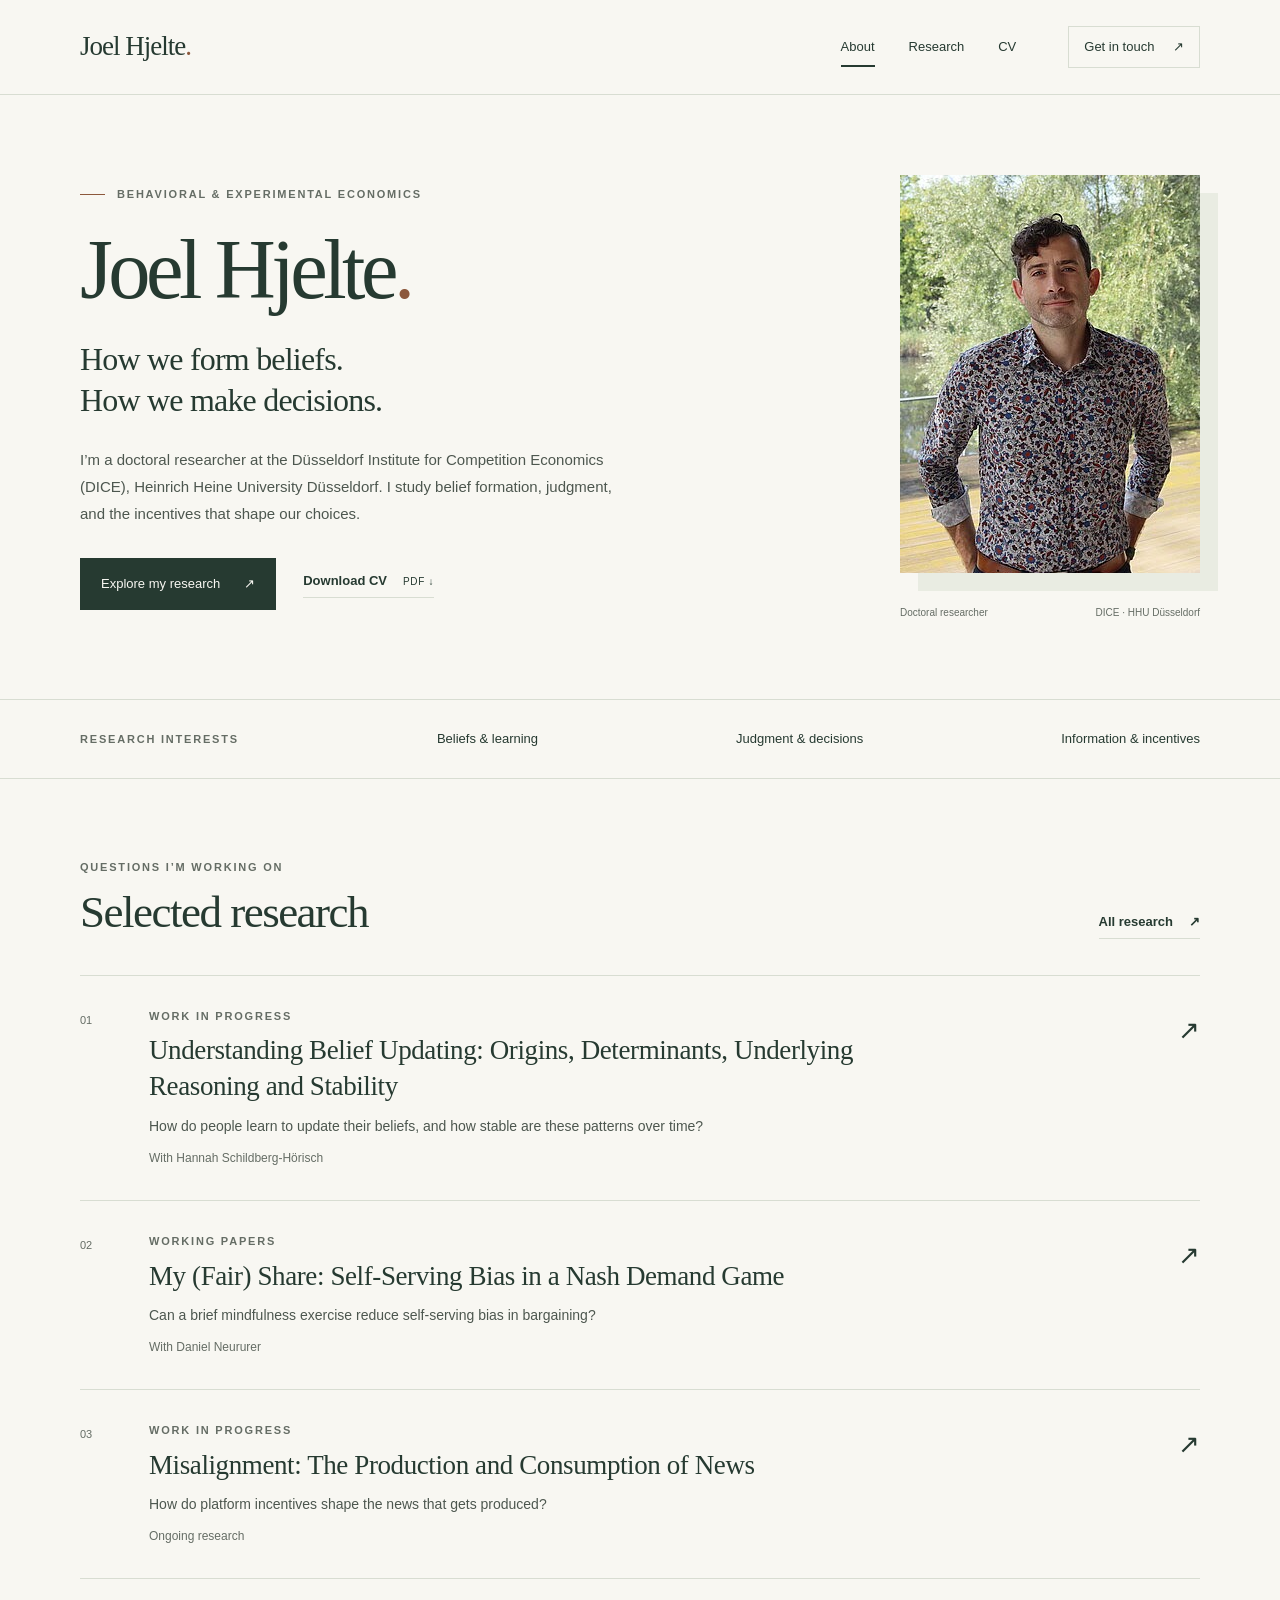
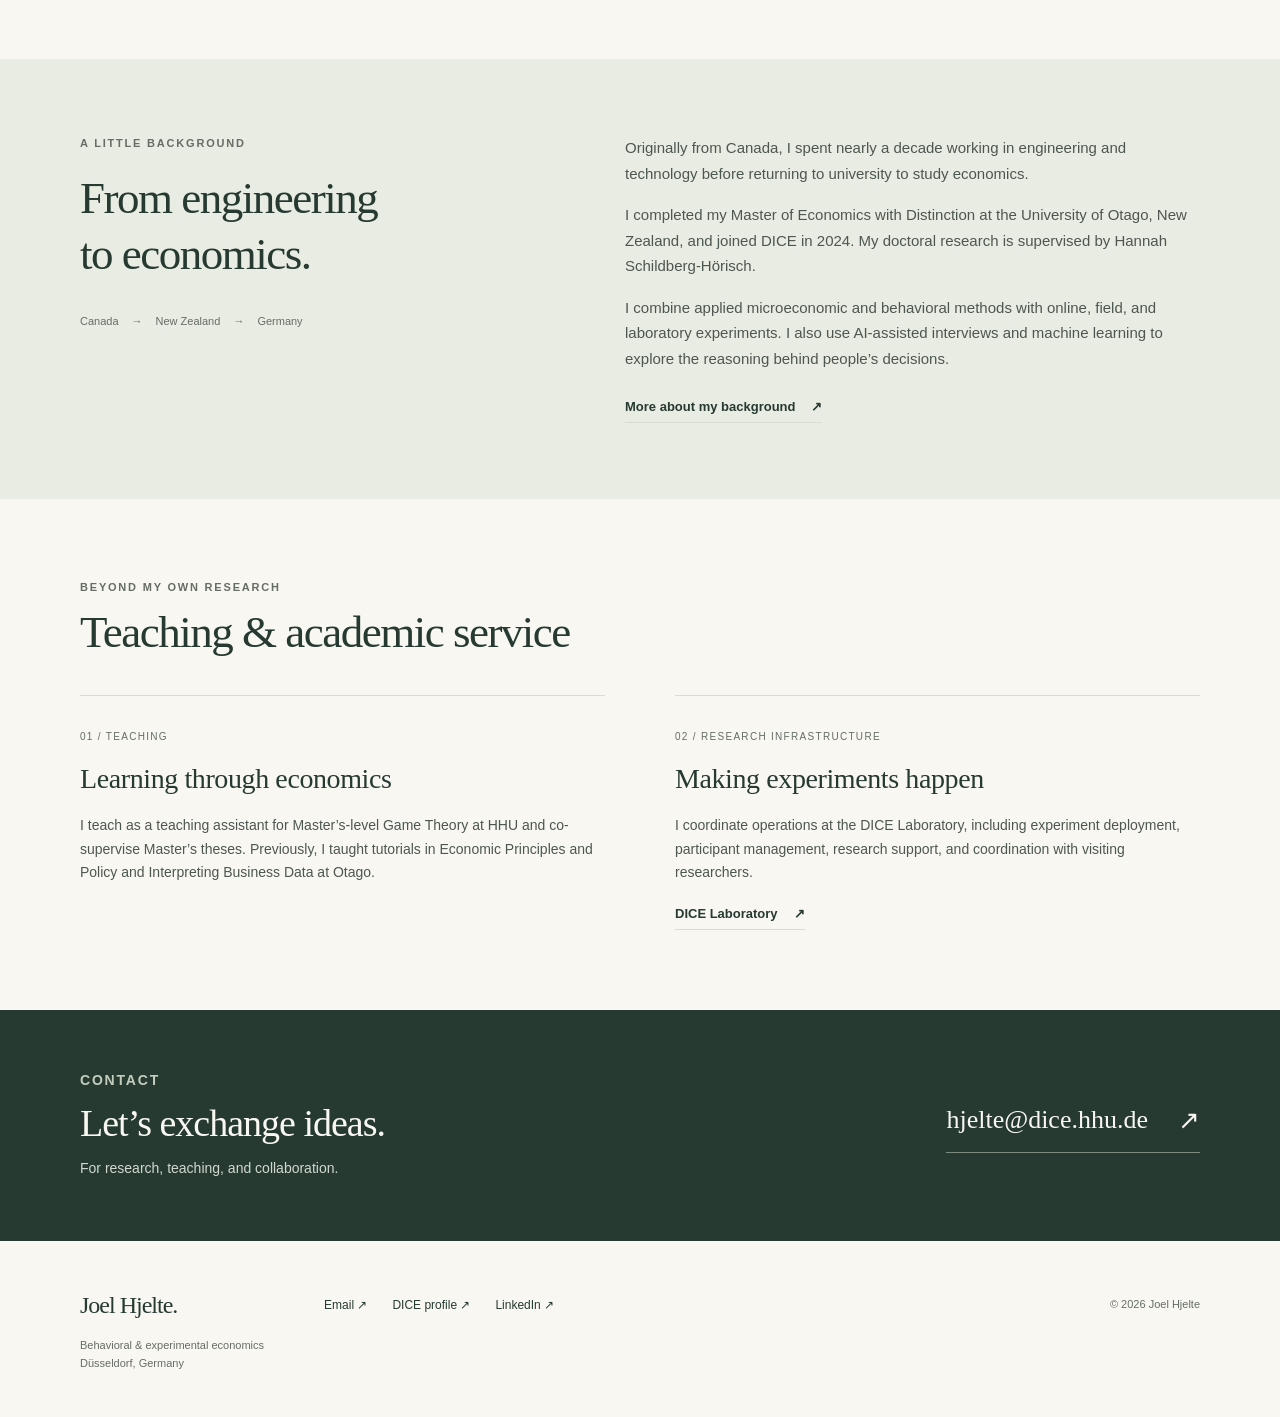
==== index.html @ 5a904324 "Publish redesigned academic website with research portfolio and CV" ====
<!doctype html>
<html lang="en"><head><meta charset="utf-8"><meta name="viewport" content="width=device-width,initial-scale=1">
<title>Joel Hjelte | Behavioral &amp; Experimental Economics</title><meta name="description" content="Joel Hjelte is a doctoral researcher at DICE, Heinrich Heine University Düsseldorf, studying beliefs, decision-making and information."><meta name="theme-color" content="#273e35">
<link rel="canonical" href="https://jhjelte7.github.io/"><meta property="og:type" content="website"><meta property="og:title" content="Joel Hjelte | Behavioral &amp; Experimental Economics"><meta property="og:description" content="Joel Hjelte is a doctoral researcher at DICE, Heinrich Heine University Düsseldorf, studying beliefs, decision-making and information."><meta property="og:url" content="https://jhjelte7.github.io/"><meta property="og:image" content="https://jhjelte7.github.io/assets/joel-hjelte.jpg"><meta property="og:image:alt" content="Portrait of Joel Hjelte"><meta name="twitter:card" content="summary">
<link rel="icon" type="image/svg+xml" href="assets/favicon.svg"><link rel="stylesheet" href="assets/styles.css"><script src="assets/site.js" defer></script>
<script type="application/ld+json">{"@context": "https://schema.org", "@type": "Person", "name": "Joel Hjelte", "url": "https://jhjelte7.github.io", "jobTitle": "Doctoral Researcher in Economics", "affiliation": {"@type": "Organization", "name": "Düsseldorf Institute for Competition Economics, Heinrich Heine University Düsseldorf"}, "email": "hjelte@dice.hhu.de", "image": "https://jhjelte7.github.io/assets/joel-hjelte.jpg", "sameAs": ["https://www.linkedin.com/in/joel-hjelte-b619b01a/", "https://www.dice.hhu.de/das-dice/team/doktorandinnen-und-doktoranden/joel-hjelte-mecon"]}</script></head>
<body><a class="skip-link" href="#main">Skip to content</a><header class="site-header"><div class="container header-inner"><a class="wordmark" href="index.html" aria-label="Joel Hjelte home">Joel Hjelte<span class="wordmark-dot" aria-hidden="true">.</span></a><nav aria-label="Main navigation"><a href="index.html" aria-current="page">About</a><a href="research.html">Research</a><a href="cv.html">CV</a><a class="nav-contact" href="mailto:hjelte@dice.hhu.de">Get in touch <span aria-hidden="true">↗</span></a></nav></div></header>
<main id="main"><section class="hero container" aria-labelledby="hero-title"><div class="hero-copy"><p class="eyebrow"><span class="small-rule" aria-hidden="true"></span>Behavioral &amp; experimental economics</p><h1 id="hero-title">Joel Hjelte<span class="title-dot">.</span></h1><p class="hero-statement">How we form beliefs.<br>How we make decisions.</p><p class="hero-description">I’m a doctoral researcher at the Düsseldorf Institute for Competition Economics (DICE), Heinrich Heine University Düsseldorf. I study belief formation, judgment, and the incentives that shape our choices.</p><div class="actions"><a class="button" href="research.html">Explore my research <span aria-hidden="true">↗</span></a><a class="text-link" href="assets/Joel-Hjelte-CV.pdf">Download CV <span class="file-type">PDF ↓</span></a></div></div><figure class="portrait"><div class="portrait-image"><img src="assets/joel-hjelte.jpg" alt="Joel Hjelte standing outdoors beside trees and water" width="300" height="435" fetchpriority="high"></div><figcaption><span>Doctoral researcher</span><span>DICE · HHU Düsseldorf</span></figcaption></figure></section>
<div class="focus-strip"><div class="container"><span class="eyebrow">Research interests</span><span>Beliefs &amp; learning</span><span>Judgment &amp; decisions</span><span>Information &amp; incentives</span></div></div>
<section class="section container selected" aria-labelledby="selected-title"><div class="section-heading"><div><p class="eyebrow">Questions I’m working on</p><h2 id="selected-title">Selected research</h2></div><a class="text-link" href="research.html">All research <span aria-hidden="true">↗</span></a></div><a class="research-preview" href="research.html#belief-updating"><span class="row-number">01</span><div><p class="eyebrow">Work in progress</p><h3>Understanding Belief Updating: Origins, Determinants, Underlying Reasoning and Stability</h3><p>How do people learn to update their beliefs, and how stable are these patterns over time?</p><span class="coauthors">With Hannah Schildberg-Hörisch</span></div><span class="row-arrow" aria-hidden="true">↗</span></a><a class="research-preview" href="research.html#fair-share"><span class="row-number">02</span><div><p class="eyebrow">Working papers</p><h3>My (Fair) Share: Self-Serving Bias in a Nash Demand Game</h3><p>Can a brief mindfulness exercise reduce self-serving bias in bargaining?</p><span class="coauthors">With Daniel Neururer</span></div><span class="row-arrow" aria-hidden="true">↗</span></a><a class="research-preview" href="research.html#news"><span class="row-number">03</span><div><p class="eyebrow">Work in progress</p><h3>Misalignment: The Production and Consumption of News</h3><p>How do platform incentives shape the news that gets produced?</p><span class="coauthors">Ongoing research</span></div><span class="row-arrow" aria-hidden="true">↗</span></a></section>
<section class="about-section" aria-labelledby="about-title"><div class="container about-grid"><div><p class="eyebrow">A little background</p><h2 id="about-title">From engineering<br>to economics.</h2><div class="journey" aria-label="Career journey"><span>Canada</span><span aria-hidden="true">→</span><span>New Zealand</span><span aria-hidden="true">→</span><span>Germany</span></div></div><div class="prose"><p>Originally from Canada, I spent nearly a decade working in engineering and technology before returning to university to study economics.</p><p>I completed my Master of Economics with Distinction at the University of Otago, New Zealand, and joined DICE in 2024. My doctoral research is supervised by Hannah Schildberg-Hörisch.</p><p>I combine applied microeconomic and behavioral methods with online, field, and laboratory experiments. I also use AI-assisted interviews and machine learning to explore the reasoning behind people’s decisions.</p><a class="text-link" href="cv.html">More about my background <span aria-hidden="true">↗</span></a></div></div></section>
<section class="section container" aria-labelledby="teaching-title"><div class="section-heading"><div><p class="eyebrow">Beyond my own research</p><h2 id="teaching-title">Teaching &amp; academic service</h2></div></div><div class="service-grid"><article><span class="service-index">01 / Teaching</span><h3>Learning through economics</h3><p>I teach as a teaching assistant for Master’s-level Game Theory at HHU and co-supervise Master’s theses. Previously, I taught tutorials in Economic Principles and Policy and Interpreting Business Data at Otago.</p></article><article><span class="service-index">02 / Research infrastructure</span><h3>Making experiments happen</h3><p>I coordinate operations at the DICE Laboratory, including experiment deployment, participant management, research support, and coordination with visiting researchers.</p><a class="text-link" href="https://www.dice.hhu.de/en/research-dice/dice-lab">DICE Laboratory <span aria-hidden="true">↗</span></a></article></div></section><section class="contact-section" aria-labelledby="contact-title"><div class="container contact-inner"><div><p class="eyebrow">Contact</p><h2 id="contact-title">Let’s exchange ideas.</h2><p>For research, teaching, and collaboration.</p></div><a class="contact-email" href="mailto:hjelte@dice.hhu.de">hjelte@dice.hhu.de<span aria-hidden="true">↗</span></a></div></section></main><footer class="site-footer"><div class="container footer-inner"><div><a class="wordmark" href="index.html">Joel Hjelte<span aria-hidden="true">.</span></a><p>Behavioral &amp; experimental economics<br>Düsseldorf, Germany</p></div><div class="footer-links"><a href="mailto:hjelte@dice.hhu.de">Email ↗</a><a href="https://www.dice.hhu.de/das-dice/team/doktorandinnen-und-doktoranden/joel-hjelte-mecon">DICE profile ↗</a><a href="https://www.linkedin.com/in/joel-hjelte-b619b01a/">LinkedIn ↗</a></div><p class="copyright">© 2026 Joel Hjelte</p></div></footer></body></html>
---- assets/styles.css ----
:root{--paper:#f8f7f2;--white:#fff;--ink:#263a31;--body:#4d574f;--muted:#656d65;--line:#d8ddd2;--accent:#8c583c;--wash:#e9ece2;--serif:Georgia,'Times New Roman',serif;--sans:Arial,Helvetica,sans-serif;--max:1120px}
*{box-sizing:border-box}html{scroll-behavior:smooth;scroll-padding-top:100px}body{margin:0;background:var(--paper);color:var(--ink);font-family:var(--sans);font-size:16px;line-height:1.7;-webkit-font-smoothing:antialiased}a{color:inherit;text-decoration-thickness:1px;text-underline-offset:5px}button{font:inherit}a,button,summary{-webkit-tap-highlight-color:transparent}a:focus-visible,button:focus-visible,summary:focus-visible{outline:3px solid var(--accent);outline-offset:6px}a:hover{color:var(--accent)}img{max-width:100%;display:block}h1,h2,h3,p,figure{margin:0}h1,h2,h3{font-weight:400}h1,h2{font-family:var(--serif)}h2{font-size:clamp(32px,3.6vw,45px);line-height:1.2;letter-spacing:-1.5px}h3{font-size:23px;line-height:1.35;letter-spacing:-.4px}p{color:var(--body)}[hidden]{display:none!important}.container{width:min(var(--max),calc(100% - 96px));margin-inline:auto}.eyebrow{text-transform:uppercase;font-size:11px;font-weight:700;letter-spacing:1.8px;color:var(--muted);line-height:1.5}.site-header{background:var(--paper);border-bottom:1px solid var(--line)}.header-inner{display:flex;align-items:center;justify-content:space-between;min-height:94px;gap:30px}.wordmark{font-family:var(--serif);font-size:27px;letter-spacing:-1px;text-decoration:none}.wordmark-dot{color:var(--accent)}.header-inner nav{display:flex;align-items:center;gap:34px;font-size:13px}.header-inner nav a{text-decoration:none;position:relative}.header-inner nav a[aria-current=page]:after{content:'';position:absolute;bottom:-9px;left:0;right:0;height:2px;background:var(--ink)}.nav-contact{margin-left:18px;border:1px solid var(--line);padding:9px 15px}.nav-contact span{margin-left:15px}.hero{display:grid;grid-template-columns:minmax(0,1fr) 300px;gap:85px;align-items:center;padding-block:80px 78px}.hero-copy>.eyebrow{display:flex;gap:12px;align-items:center}.small-rule{width:25px;height:1px;background:var(--accent)}.hero h1{font-size:clamp(66px,6.6vw,86px);line-height:1.12;letter-spacing:-4.5px;margin:21px 0}.title-dot{color:var(--accent)}.hero-statement{font-family:var(--serif);font-size:32px;line-height:1.28;letter-spacing:-.8px;color:var(--ink)}.hero-description{font-size:15px;line-height:1.8;max-width:540px;margin-top:25px}.actions{display:flex;align-items:center;gap:27px;flex-wrap:wrap;margin-top:31px}.button{display:inline-flex;gap:24px;align-items:center;justify-content:center;background:var(--ink);border:1px solid var(--ink);color:var(--paper);font-size:13px;text-decoration:none;padding:14px 20px;transition:background .2s,color .2s}.button:hover{background:#3e594a;color:#fff}.text-link{display:inline-flex;align-items:center;gap:16px;font-size:13px;font-weight:600;text-decoration:none;border-bottom:1px solid var(--line);padding-bottom:4px}.file-type{font-family:var(--sans);font-size:10px;letter-spacing:.7px;font-weight:400}.portrait-image{position:relative;isolation:isolate}.portrait-image:before{content:'';position:absolute;background:var(--wash);inset:18px -18px -18px 18px;z-index:-1}.portrait img{width:300px;height:398px;object-fit:cover;object-position:center 35%}.portrait figcaption{display:flex;justify-content:space-between;gap:8px;padding-top:31px;font-size:10px;color:var(--muted)}.focus-strip{border-top:1px solid var(--line);border-bottom:1px solid var(--line)}.focus-strip>.container{min-height:78px;display:flex;align-items:center;justify-content:space-between;gap:20px}.focus-strip span:not(.eyebrow){font-size:13px}.section{padding-block:80px}.section-heading{display:flex;justify-content:space-between;align-items:end;gap:25px;margin-bottom:36px}.section-heading h2{margin-top:9px}.research-preview{display:grid;grid-template-columns:45px 1fr 35px;gap:24px;text-decoration:none;padding:32px 0;border-top:1px solid var(--line)}.research-preview:last-child{border-bottom:1px solid var(--line)}.research-preview h3{font-family:var(--serif);font-size:27px;margin:8px 0 10px;max-width:820px}.research-preview p:not(.eyebrow){font-size:14px;max-width:790px}.coauthors{font-size:12px;color:var(--muted);display:block;margin-top:9px}.row-number{font-size:11px;color:var(--muted);padding-top:3px}.row-arrow{font-size:26px;text-align:right}.about-section{background:var(--wash);padding:76px 0}.about-grid{display:grid;grid-template-columns:1fr 1.25fr;gap:85px}.about-grid h2{margin-top:18px;line-height:1.25}.prose p+p{margin-top:16px}.prose p{font-size:15px}.prose>.text-link{margin-top:25px}.journey{display:flex;gap:13px;flex-wrap:wrap;font-size:11px;margin-top:30px;color:var(--muted)}.service-grid{display:grid;grid-template-columns:1fr 1fr;gap:70px}.service-grid article{border-top:1px solid var(--line);padding-top:25px}.service-index{text-transform:uppercase;letter-spacing:1.3px;font-size:10px;color:var(--muted)}.service-grid h3{font-family:var(--serif);font-size:28px;margin:12px 0 16px}.service-grid p{font-size:14px}.service-grid .text-link{margin-top:18px}.contact-section{background:var(--ink);color:var(--paper);padding:60px 0}.contact-inner{display:flex;align-items:center;justify-content:space-between;gap:30px}.contact-section .eyebrow{color:#c4cdbd}.contact-section h2{font-size:38px;letter-spacing:-1px;margin:10px 0}.contact-section p{color:#d1d9ce;font-size:14px}.contact-email{font-family:var(--serif);font-size:26px;text-decoration:none;border-bottom:1px solid #7c8c7e;padding-bottom:10px;display:flex;gap:30px;align-items:center}.contact-email:hover{color:#e4bc9a}.contact-email span{font-family:var(--sans)}.site-footer{padding:44px 0}.footer-inner{display:flex;align-items:flex-start;gap:60px}.site-footer .wordmark{font-size:24px}.site-footer p{font-size:11px;color:var(--muted);margin-top:10px}.footer-links{display:flex;gap:25px;font-size:12px;margin-top:10px}.footer-links a{text-decoration:none}.footer-inner .copyright{margin-left:auto;white-space:nowrap}.page-intro{padding-block:70px 50px}.page-intro h1{font-size:clamp(50px,6vw,75px);line-height:1.12;letter-spacing:-3px;margin:15px 0 22px}.page-lead{font-family:var(--serif);font-size:29px;line-height:1.35;max-width:700px;color:var(--ink)}.intro-description{font-size:15px;max-width:710px;margin-top:18px}.research-filters{display:flex;gap:9px;flex-wrap:wrap;padding:15px 0 30px;border-bottom:1px solid var(--line)}.research-filters button{background:transparent;color:var(--body);font-size:12px;padding:9px 14px;border:1px solid var(--line);border-radius:2px;cursor:pointer}.research-filters button:hover{border-color:var(--ink)}.research-filters button[aria-pressed=true]{background:var(--ink);border-color:var(--ink);color:var(--paper)}.research-group{padding-top:42px;margin-bottom:52px}.group-heading{display:flex;align-items:center;gap:16px;margin-bottom:23px}.group-heading h2{font-size:32px;letter-spacing:-.8px}.group-heading>span{font-size:11px;color:var(--muted)}.paper{border-top:1px solid var(--line);padding:29px 0 30px;display:flex;gap:25px;justify-content:space-between;align-items:start;scroll-margin-top:30px}.paper-main{max-width:820px}.paper-tags{font-size:10px;text-transform:uppercase;letter-spacing:1px;color:var(--muted);margin-bottom:11px}.paper h3{font-family:var(--serif);font-size:27px}.paper-summary{margin-top:18px;font-size:15px}.paper-link{font-size:12px;min-width:164px;text-decoration:none;border-bottom:1px solid var(--line);padding-bottom:5px;margin-top:32px}.paper-link span{margin-left:8px}details{margin-top:18px}summary{font-size:12px;font-weight:bold;cursor:pointer;display:flex;gap:20px;align-items:center;width:fit-content;list-style:none;padding-block:5px}summary::-webkit-details-marker{display:none}.detail-icon{font-size:19px;font-weight:400;line-height:1}details[open] .detail-icon{transform:rotate(45deg)}.abstract{border-left:2px solid #acb8a1;padding:3px 0 3px 20px;margin-top:15px}.abstract p{font-size:14px;line-height:1.85}.cv-intro{display:flex;justify-content:space-between;align-items:center;gap:30px}.cv-intro h1{font-size:clamp(45px,5vw,64px)}.cv-intro .button{white-space:nowrap}.cv-intro .page-lead{font-size:29px}.cv-layout{display:grid;grid-template-columns:210px 1fr;gap:65px;padding-bottom:80px}.cv-sidebar{border-top:1px solid var(--line);padding-top:25px;align-self:start;position:sticky;top:30px}.cv-sidebar nav{display:flex;flex-direction:column;gap:12px;margin-top:20px}.cv-sidebar a{font-size:12px;text-decoration:none}.cv-content section{border-top:1px solid var(--line);padding-top:25px;margin-bottom:40px;scroll-margin-top:30px}.cv-content h2{font-size:31px;letter-spacing:-.7px;margin-bottom:25px}.cv-row{display:grid;grid-template-columns:122px 1fr;gap:20px;margin-bottom:26px}.cv-date{font-size:11px;color:var(--muted);padding-top:4px}.cv-row h3{font-family:var(--sans);font-size:16px;letter-spacing:0;font-weight:600}.cv-row p:not(.cv-date){font-size:13px;margin-top:6px}.cv-place{color:var(--ink)}.cv-list{padding-left:18px;margin:0}.cv-list li{font-size:14px;color:var(--body);padding-left:5px;margin:0 0 12px}.cv-subheading{font:700 11px/1.6 var(--sans);letter-spacing:1.3px;text-transform:uppercase;margin:25px 0 12px}.cv-research-list{list-style:none;padding:0;margin:0}.cv-research-list li{margin-bottom:16px;font-size:14px}.cv-research-list a{text-decoration:none}.cv-research-list span{display:block;color:var(--muted);font-size:12px;margin-top:4px}.cv-content section>p{font-size:14px;margin-bottom:12px}.skip-link{position:fixed;top:-100px;left:20px;background:var(--ink);color:var(--paper);padding:12px 20px;z-index:100}.skip-link:focus{top:15px}.sr-only{position:absolute;width:1px;height:1px;padding:0;margin:-1px;overflow:hidden;clip:rect(0,0,0,0);white-space:nowrap;border:0}
@media(min-width:1440px){.hero{padding-block:95px}.hero h1{font-size:91px}.hero-statement{font-size:35px}}
@media(max-width:950px){.container{width:calc(100% - 64px)}.hero{gap:42px;grid-template-columns:minmax(0,1fr) 260px;padding-block:55px}.hero h1{font-size:67px}.hero-statement{font-size:28px}.portrait img{width:260px;height:375px}.portrait figcaption{flex-direction:column;gap:0}.header-inner nav{gap:25px}.nav-contact{margin-left:0}.about-grid{gap:40px}.contact-inner{align-items:start;flex-direction:column}.footer-inner{gap:30px}.cv-layout{grid-template-columns:160px 1fr;gap:35px}.paper{flex-direction:column}.paper-link{margin-top:0}}
@media(max-width:680px){html{scroll-padding-top:25px}.container{width:calc(100% - 40px)}.header-inner{min-height:88px;gap:13px;flex-wrap:wrap;padding-block:18px}.wordmark{font-size:24px}.header-inner nav{font-size:12px;gap:22px}.nav-contact{display:none}.hero{grid-template-columns:1fr;gap:42px;padding-block:42px 40px}.hero h1{font-size:69px;letter-spacing:-3.5px;margin-block:17px}.hero>.hero-copy>.eyebrow{font-size:9px;letter-spacing:1.2px}.hero-statement{font-size:30px}.hero-description{font-size:14px}.actions{gap:22px;margin-top:25px}.button{font-size:12px;padding:13px 17px}.portrait{width:225px;justify-self:center}.portrait img{width:225px;height:295px}.portrait-image:before{inset:12px -12px -12px 12px}.portrait figcaption{padding-top:23px;font-size:10px;flex-direction:row;flex-wrap:wrap}.focus-strip>.container{display:grid;grid-template-columns:1fr;gap:11px;padding-block:23px}.focus-strip span:not(.eyebrow){font-size:12px}.section{padding-block:50px}.section-heading{align-items:start;margin-bottom:26px}.section-heading>.text-link{white-space:nowrap;margin-top:22px;font-size:11px}.section-heading .eyebrow{font-size:9px;letter-spacing:1.3px}.research-preview{grid-template-columns:22px 1fr 18px;gap:12px;padding-block:25px}.research-preview h3{font-size:23px}.research-preview p:not(.eyebrow){font-size:13px}.research-preview .eyebrow{font-size:9px}.row-arrow{font-size:22px}.about-section{padding-block:48px}.about-grid{grid-template-columns:1fr;gap:30px}.journey{margin-top:20px}.service-grid{grid-template-columns:1fr;gap:36px}.service-grid h3{font-size:26px}.contact-section{padding-block:43px}.contact-section h2{font-size:32px}.contact-email{font-size:23px;gap:20px;max-width:100%;overflow-wrap:anywhere}.site-footer{padding-block:32px}.footer-inner{flex-wrap:wrap;gap:20px 35px}.footer-links{gap:18px;font-size:11px;flex-wrap:wrap}.footer-inner .copyright{width:100%;margin-left:0;margin-top:0}.page-intro{padding-block:45px 30px}.page-intro h1{font-size:56px;letter-spacing:-2px}.page-lead{font-size:26px}.intro-description{font-size:14px}.research-filters{gap:7px;padding-top:5px}.research-filters button{font-size:11px;padding:8px 11px}.research-group{padding-top:29px;margin-bottom:30px}.group-heading h2{font-size:28px}.paper h3{font-size:24px}.paper{padding-block:24px}.paper-tags{font-size:9px}.paper-summary{font-size:14px}.cv-intro{display:block}.cv-intro h1{font-size:47px}.cv-intro .button{margin-top:24px}.cv-layout{grid-template-columns:1fr;gap:30px;padding-bottom:35px}.cv-sidebar{position:static;padding-top:20px}.cv-sidebar nav{flex-direction:row;flex-wrap:wrap;gap:10px 20px;margin-top:15px}.cv-row{grid-template-columns:1fr;gap:5px}.cv-date{font-size:10px}.cv-content h2{font-size:29px}.cv-content section{margin-bottom:30px}}
@media(prefers-reduced-motion:reduce){html{scroll-behavior:auto}*{transition:none!important}}
@media print{body{background:#fff;color:#111;font-size:10pt}.site-header,.site-footer,.contact-section,.cv-sidebar,.button,.research-filters,.skip-link{display:none!important}.container{width:100%;max-width:none}.page-intro{padding:0 0 20px}.page-intro h1{font-size:32pt}.cv-layout{display:block;padding:0}.cv-content h2{font-size:18pt}.cv-row{break-inside:avoid}.cv-content section{break-inside:auto}.cv-research-list li{break-inside:avoid}a{color:#111;text-decoration:none}@page{size:A4;margin:18mm}}
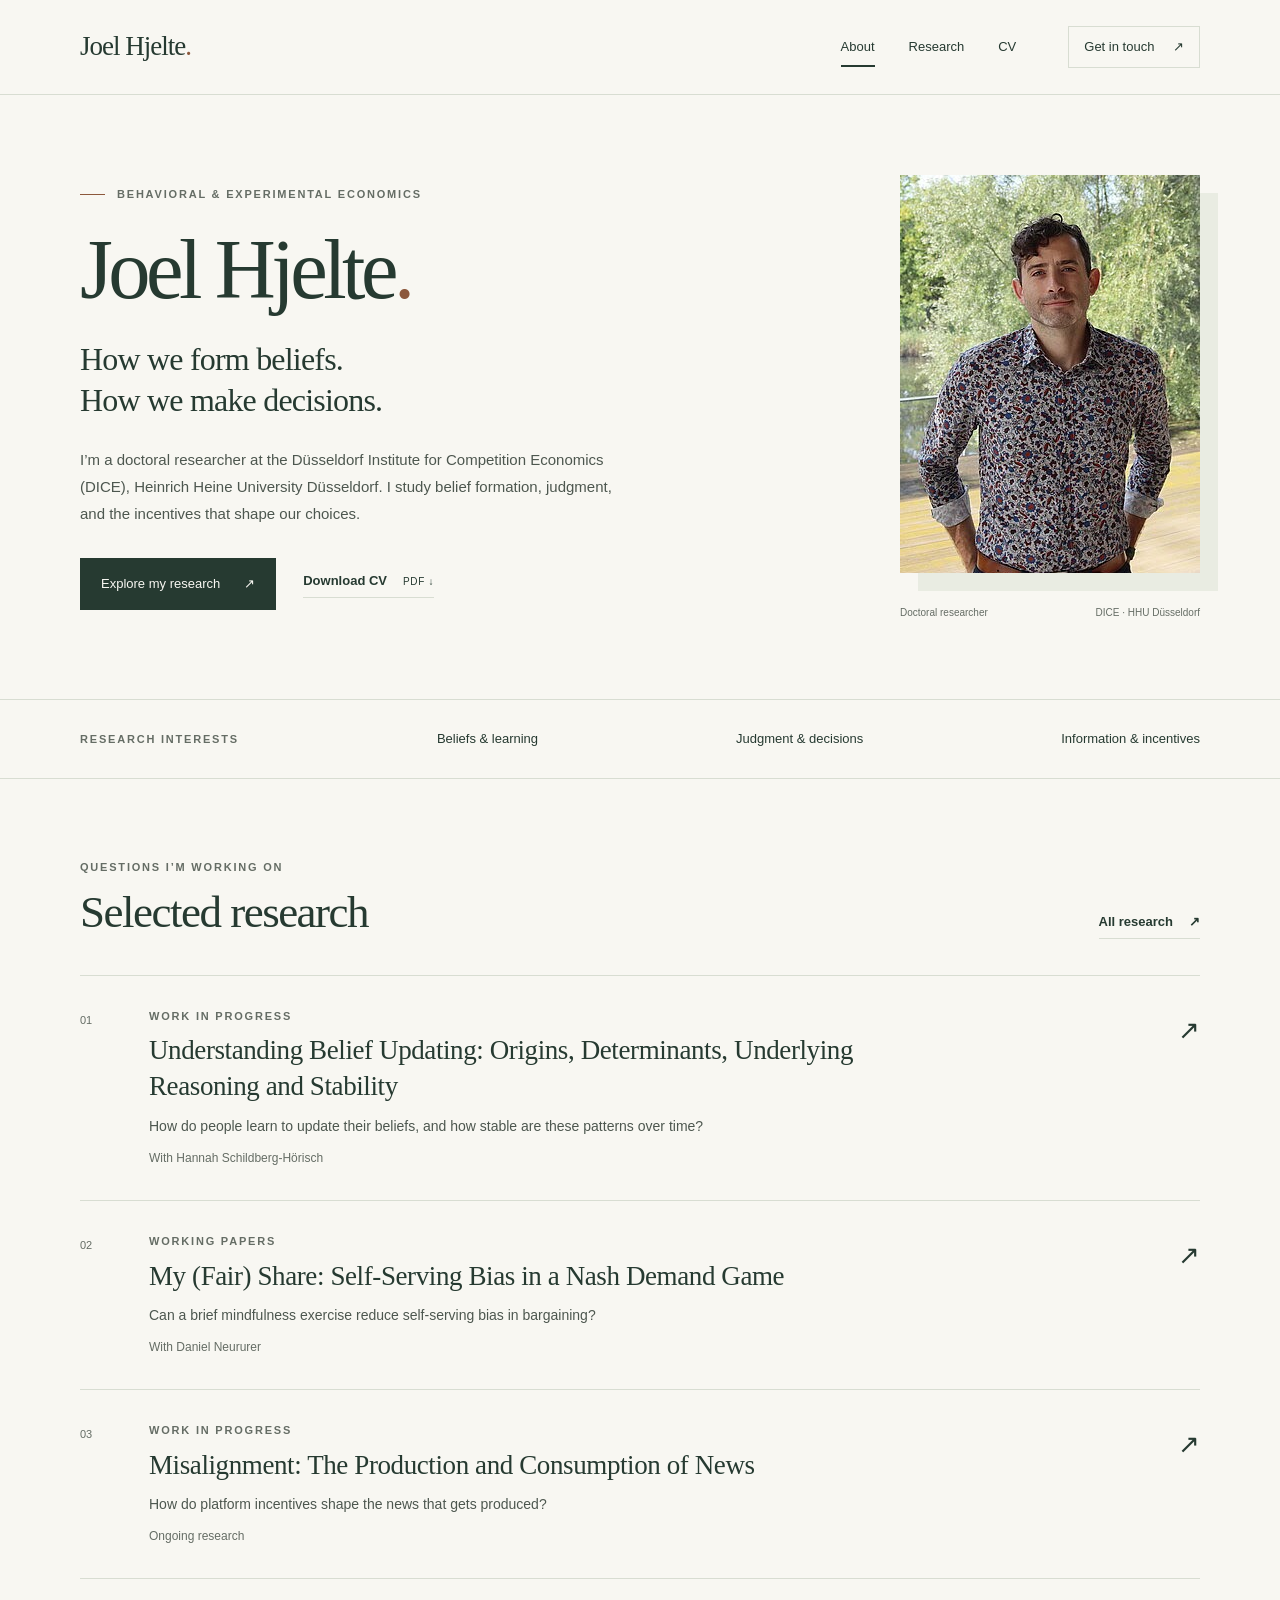
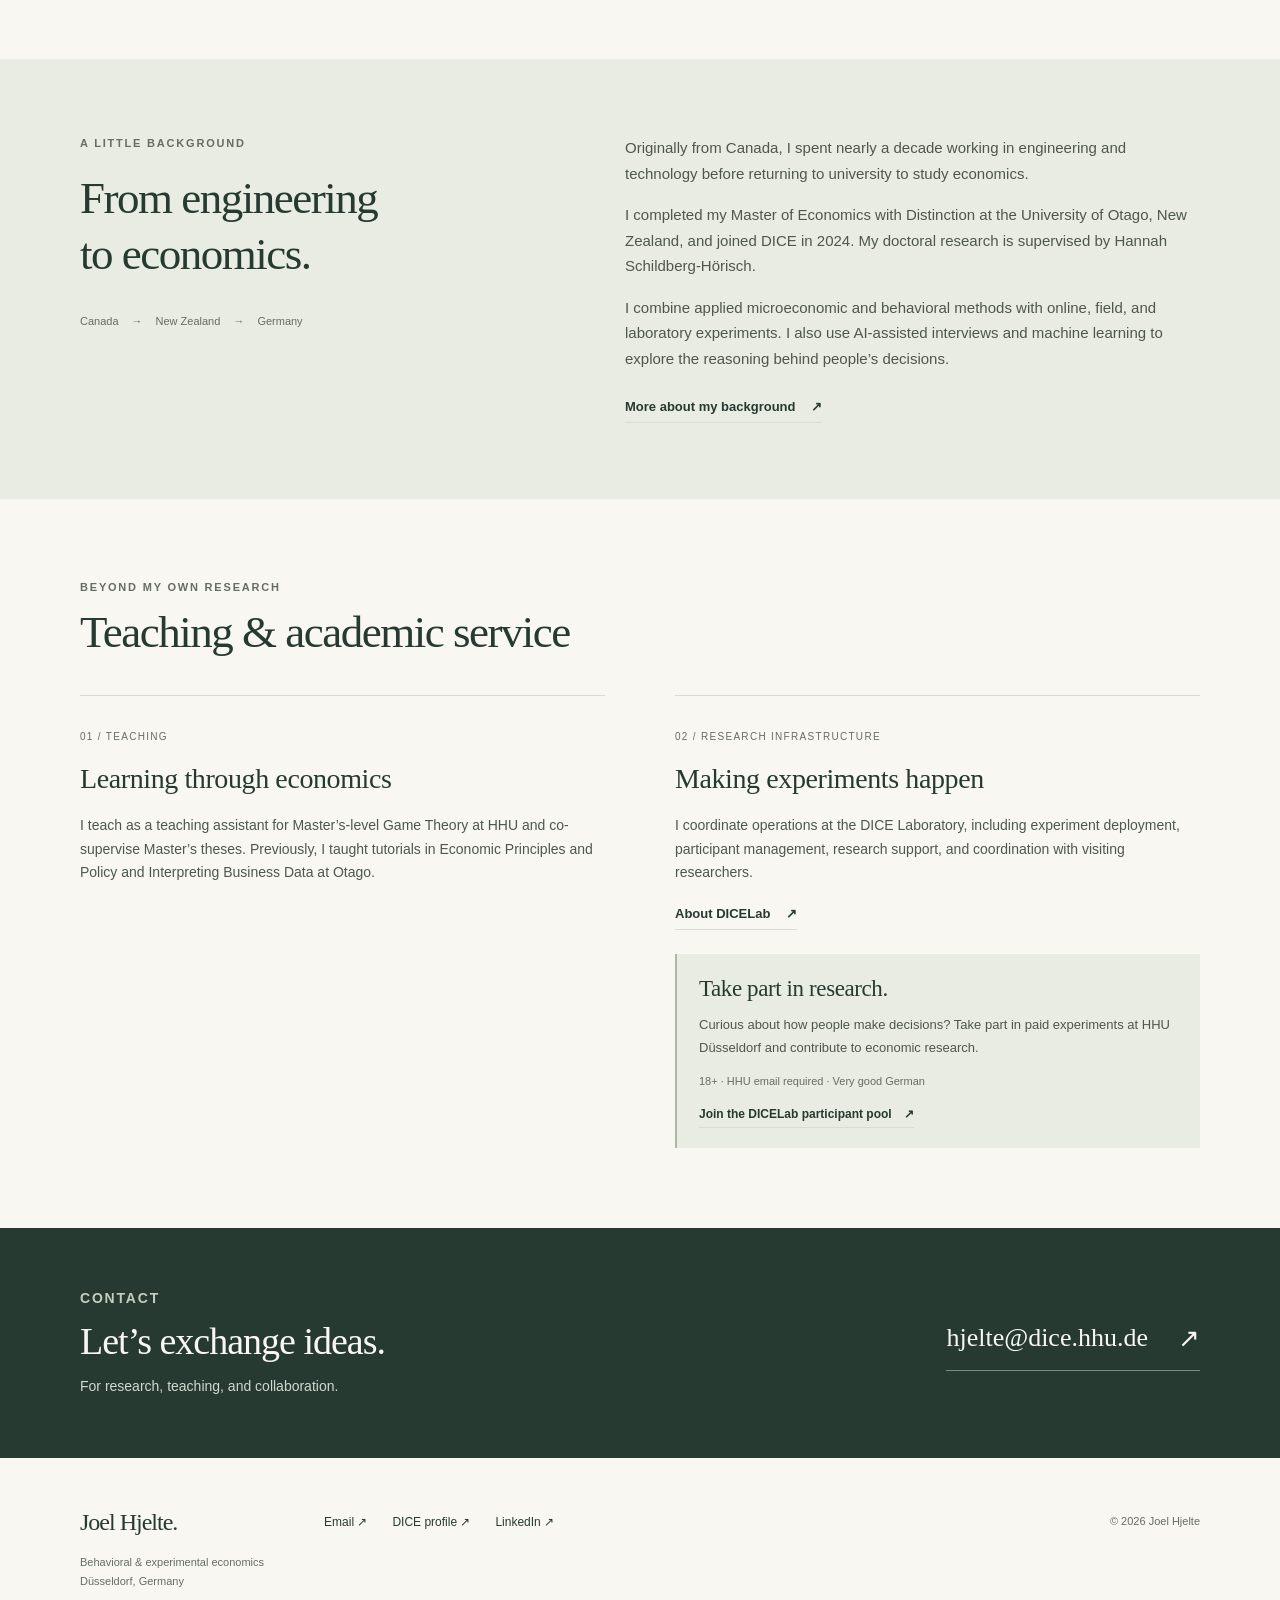
==== commit 0d85247b: "Add DICELab participant invitation and registration links" ====
--- a/index.html
+++ b/index.html
@@ -9,4 +9,4 @@
 <div class="focus-strip"><div class="container"><span class="eyebrow">Research interests</span><span>Beliefs &amp; learning</span><span>Judgment &amp; decisions</span><span>Information &amp; incentives</span></div></div>
 <section class="section container selected" aria-labelledby="selected-title"><div class="section-heading"><div><p class="eyebrow">Questions I’m working on</p><h2 id="selected-title">Selected research</h2></div><a class="text-link" href="research.html">All research <span aria-hidden="true">↗</span></a></div><a class="research-preview" href="research.html#belief-updating"><span class="row-number">01</span><div><p class="eyebrow">Work in progress</p><h3>Understanding Belief Updating: Origins, Determinants, Underlying Reasoning and Stability</h3><p>How do people learn to update their beliefs, and how stable are these patterns over time?</p><span class="coauthors">With Hannah Schildberg-Hörisch</span></div><span class="row-arrow" aria-hidden="true">↗</span></a><a class="research-preview" href="research.html#fair-share"><span class="row-number">02</span><div><p class="eyebrow">Working papers</p><h3>My (Fair) Share: Self-Serving Bias in a Nash Demand Game</h3><p>Can a brief mindfulness exercise reduce self-serving bias in bargaining?</p><span class="coauthors">With Daniel Neururer</span></div><span class="row-arrow" aria-hidden="true">↗</span></a><a class="research-preview" href="research.html#news"><span class="row-number">03</span><div><p class="eyebrow">Work in progress</p><h3>Misalignment: The Production and Consumption of News</h3><p>How do platform incentives shape the news that gets produced?</p><span class="coauthors">Ongoing research</span></div><span class="row-arrow" aria-hidden="true">↗</span></a></section>
 <section class="about-section" aria-labelledby="about-title"><div class="container about-grid"><div><p class="eyebrow">A little background</p><h2 id="about-title">From engineering<br>to economics.</h2><div class="journey" aria-label="Career journey"><span>Canada</span><span aria-hidden="true">→</span><span>New Zealand</span><span aria-hidden="true">→</span><span>Germany</span></div></div><div class="prose"><p>Originally from Canada, I spent nearly a decade working in engineering and technology before returning to university to study economics.</p><p>I completed my Master of Economics with Distinction at the University of Otago, New Zealand, and joined DICE in 2024. My doctoral research is supervised by Hannah Schildberg-Hörisch.</p><p>I combine applied microeconomic and behavioral methods with online, field, and laboratory experiments. I also use AI-assisted interviews and machine learning to explore the reasoning behind people’s decisions.</p><a class="text-link" href="cv.html">More about my background <span aria-hidden="true">↗</span></a></div></div></section>
-<section class="section container" aria-labelledby="teaching-title"><div class="section-heading"><div><p class="eyebrow">Beyond my own research</p><h2 id="teaching-title">Teaching &amp; academic service</h2></div></div><div class="service-grid"><article><span class="service-index">01 / Teaching</span><h3>Learning through economics</h3><p>I teach as a teaching assistant for Master’s-level Game Theory at HHU and co-supervise Master’s theses. Previously, I taught tutorials in Economic Principles and Policy and Interpreting Business Data at Otago.</p></article><article><span class="service-index">02 / Research infrastructure</span><h3>Making experiments happen</h3><p>I coordinate operations at the DICE Laboratory, including experiment deployment, participant management, research support, and coordination with visiting researchers.</p><a class="text-link" href="https://www.dice.hhu.de/en/research-dice/dice-lab">DICE Laboratory <span aria-hidden="true">↗</span></a></article></div></section><section class="contact-section" aria-labelledby="contact-title"><div class="container contact-inner"><div><p class="eyebrow">Contact</p><h2 id="contact-title">Let’s exchange ideas.</h2><p>For research, teaching, and collaboration.</p></div><a class="contact-email" href="mailto:hjelte@dice.hhu.de">hjelte@dice.hhu.de<span aria-hidden="true">↗</span></a></div></section></main><footer class="site-footer"><div class="container footer-inner"><div><a class="wordmark" href="index.html">Joel Hjelte<span aria-hidden="true">.</span></a><p>Behavioral &amp; experimental economics<br>Düsseldorf, Germany</p></div><div class="footer-links"><a href="mailto:hjelte@dice.hhu.de">Email ↗</a><a href="https://www.dice.hhu.de/das-dice/team/doktorandinnen-und-doktoranden/joel-hjelte-mecon">DICE profile ↗</a><a href="https://www.linkedin.com/in/joel-hjelte-b619b01a/">LinkedIn ↗</a></div><p class="copyright">© 2026 Joel Hjelte</p></div></footer></body></html>+<section class="section container" aria-labelledby="teaching-title"><div class="section-heading"><div><p class="eyebrow">Beyond my own research</p><h2 id="teaching-title">Teaching &amp; academic service</h2></div></div><div class="service-grid"><article><span class="service-index">01 / Teaching</span><h3>Learning through economics</h3><p>I teach as a teaching assistant for Master’s-level Game Theory at HHU and co-supervise Master’s theses. Previously, I taught tutorials in Economic Principles and Policy and Interpreting Business Data at Otago.</p></article><article id="dicelab"><span class="service-index">02 / Research infrastructure</span><h3>Making experiments happen</h3><p>I coordinate operations at the DICE Laboratory, including experiment deployment, participant management, research support, and coordination with visiting researchers.</p><a class="text-link" href="https://www.dice.hhu.de/en/research-dice/dice-lab">About DICELab <span aria-hidden="true">↗</span></a><aside class="lab-recruitment" aria-label="Participate in DICELab experiments"><h4>Take part in research.</h4><p>Curious about how people make decisions? Take part in paid experiments at HHU Düsseldorf and contribute to economic research.</p><p class="lab-eligibility">18+ · HHU email required · Very good German</p><a class="text-link" href="https://hroot.dice.hhu.de/register">Join the DICELab participant pool <span aria-hidden="true">↗</span></a></aside></article></div></section><section class="contact-section" aria-labelledby="contact-title"><div class="container contact-inner"><div><p class="eyebrow">Contact</p><h2 id="contact-title">Let’s exchange ideas.</h2><p>For research, teaching, and collaboration.</p></div><a class="contact-email" href="mailto:hjelte@dice.hhu.de">hjelte@dice.hhu.de<span aria-hidden="true">↗</span></a></div></section></main><footer class="site-footer"><div class="container footer-inner"><div><a class="wordmark" href="index.html">Joel Hjelte<span aria-hidden="true">.</span></a><p>Behavioral &amp; experimental economics<br>Düsseldorf, Germany</p></div><div class="footer-links"><a href="mailto:hjelte@dice.hhu.de">Email ↗</a><a href="https://www.dice.hhu.de/das-dice/team/doktorandinnen-und-doktoranden/joel-hjelte-mecon">DICE profile ↗</a><a href="https://www.linkedin.com/in/joel-hjelte-b619b01a/">LinkedIn ↗</a></div><p class="copyright">© 2026 Joel Hjelte</p></div></footer></body></html>
--- a/assets/styles.css
+++ b/assets/styles.css
@@ -1,5 +1,6 @@
 :root{--paper:#f8f7f2;--white:#fff;--ink:#263a31;--body:#4d574f;--muted:#656d65;--line:#d8ddd2;--accent:#8c583c;--wash:#e9ece2;--serif:Georgia,'Times New Roman',serif;--sans:Arial,Helvetica,sans-serif;--max:1120px}
 *{box-sizing:border-box}html{scroll-behavior:smooth;scroll-padding-top:100px}body{margin:0;background:var(--paper);color:var(--ink);font-family:var(--sans);font-size:16px;line-height:1.7;-webkit-font-smoothing:antialiased}a{color:inherit;text-decoration-thickness:1px;text-underline-offset:5px}button{font:inherit}a,button,summary{-webkit-tap-highlight-color:transparent}a:focus-visible,button:focus-visible,summary:focus-visible{outline:3px solid var(--accent);outline-offset:6px}a:hover{color:var(--accent)}img{max-width:100%;display:block}h1,h2,h3,p,figure{margin:0}h1,h2,h3{font-weight:400}h1,h2{font-family:var(--serif)}h2{font-size:clamp(32px,3.6vw,45px);line-height:1.2;letter-spacing:-1.5px}h3{font-size:23px;line-height:1.35;letter-spacing:-.4px}p{color:var(--body)}[hidden]{display:none!important}.container{width:min(var(--max),calc(100% - 96px));margin-inline:auto}.eyebrow{text-transform:uppercase;font-size:11px;font-weight:700;letter-spacing:1.8px;color:var(--muted);line-height:1.5}.site-header{background:var(--paper);border-bottom:1px solid var(--line)}.header-inner{display:flex;align-items:center;justify-content:space-between;min-height:94px;gap:30px}.wordmark{font-family:var(--serif);font-size:27px;letter-spacing:-1px;text-decoration:none}.wordmark-dot{color:var(--accent)}.header-inner nav{display:flex;align-items:center;gap:34px;font-size:13px}.header-inner nav a{text-decoration:none;position:relative}.header-inner nav a[aria-current=page]:after{content:'';position:absolute;bottom:-9px;left:0;right:0;height:2px;background:var(--ink)}.nav-contact{margin-left:18px;border:1px solid var(--line);padding:9px 15px}.nav-contact span{margin-left:15px}.hero{display:grid;grid-template-columns:minmax(0,1fr) 300px;gap:85px;align-items:center;padding-block:80px 78px}.hero-copy>.eyebrow{display:flex;gap:12px;align-items:center}.small-rule{width:25px;height:1px;background:var(--accent)}.hero h1{font-size:clamp(66px,6.6vw,86px);line-height:1.12;letter-spacing:-4.5px;margin:21px 0}.title-dot{color:var(--accent)}.hero-statement{font-family:var(--serif);font-size:32px;line-height:1.28;letter-spacing:-.8px;color:var(--ink)}.hero-description{font-size:15px;line-height:1.8;max-width:540px;margin-top:25px}.actions{display:flex;align-items:center;gap:27px;flex-wrap:wrap;margin-top:31px}.button{display:inline-flex;gap:24px;align-items:center;justify-content:center;background:var(--ink);border:1px solid var(--ink);color:var(--paper);font-size:13px;text-decoration:none;padding:14px 20px;transition:background .2s,color .2s}.button:hover{background:#3e594a;color:#fff}.text-link{display:inline-flex;align-items:center;gap:16px;font-size:13px;font-weight:600;text-decoration:none;border-bottom:1px solid var(--line);padding-bottom:4px}.file-type{font-family:var(--sans);font-size:10px;letter-spacing:.7px;font-weight:400}.portrait-image{position:relative;isolation:isolate}.portrait-image:before{content:'';position:absolute;background:var(--wash);inset:18px -18px -18px 18px;z-index:-1}.portrait img{width:300px;height:398px;object-fit:cover;object-position:center 35%}.portrait figcaption{display:flex;justify-content:space-between;gap:8px;padding-top:31px;font-size:10px;color:var(--muted)}.focus-strip{border-top:1px solid var(--line);border-bottom:1px solid var(--line)}.focus-strip>.container{min-height:78px;display:flex;align-items:center;justify-content:space-between;gap:20px}.focus-strip span:not(.eyebrow){font-size:13px}.section{padding-block:80px}.section-heading{display:flex;justify-content:space-between;align-items:end;gap:25px;margin-bottom:36px}.section-heading h2{margin-top:9px}.research-preview{display:grid;grid-template-columns:45px 1fr 35px;gap:24px;text-decoration:none;padding:32px 0;border-top:1px solid var(--line)}.research-preview:last-child{border-bottom:1px solid var(--line)}.research-preview h3{font-family:var(--serif);font-size:27px;margin:8px 0 10px;max-width:820px}.research-preview p:not(.eyebrow){font-size:14px;max-width:790px}.coauthors{font-size:12px;color:var(--muted);display:block;margin-top:9px}.row-number{font-size:11px;color:var(--muted);padding-top:3px}.row-arrow{font-size:26px;text-align:right}.about-section{background:var(--wash);padding:76px 0}.about-grid{display:grid;grid-template-columns:1fr 1.25fr;gap:85px}.about-grid h2{margin-top:18px;line-height:1.25}.prose p+p{margin-top:16px}.prose p{font-size:15px}.prose>.text-link{margin-top:25px}.journey{display:flex;gap:13px;flex-wrap:wrap;font-size:11px;margin-top:30px;color:var(--muted)}.service-grid{display:grid;grid-template-columns:1fr 1fr;gap:70px}.service-grid article{border-top:1px solid var(--line);padding-top:25px}.service-index{text-transform:uppercase;letter-spacing:1.3px;font-size:10px;color:var(--muted)}.service-grid h3{font-family:var(--serif);font-size:28px;margin:12px 0 16px}.service-grid p{font-size:14px}.service-grid .text-link{margin-top:18px}.contact-section{background:var(--ink);color:var(--paper);padding:60px 0}.contact-inner{display:flex;align-items:center;justify-content:space-between;gap:30px}.contact-section .eyebrow{color:#c4cdbd}.contact-section h2{font-size:38px;letter-spacing:-1px;margin:10px 0}.contact-section p{color:#d1d9ce;font-size:14px}.contact-email{font-family:var(--serif);font-size:26px;text-decoration:none;border-bottom:1px solid #7c8c7e;padding-bottom:10px;display:flex;gap:30px;align-items:center}.contact-email:hover{color:#e4bc9a}.contact-email span{font-family:var(--sans)}.site-footer{padding:44px 0}.footer-inner{display:flex;align-items:flex-start;gap:60px}.site-footer .wordmark{font-size:24px}.site-footer p{font-size:11px;color:var(--muted);margin-top:10px}.footer-links{display:flex;gap:25px;font-size:12px;margin-top:10px}.footer-links a{text-decoration:none}.footer-inner .copyright{margin-left:auto;white-space:nowrap}.page-intro{padding-block:70px 50px}.page-intro h1{font-size:clamp(50px,6vw,75px);line-height:1.12;letter-spacing:-3px;margin:15px 0 22px}.page-lead{font-family:var(--serif);font-size:29px;line-height:1.35;max-width:700px;color:var(--ink)}.intro-description{font-size:15px;max-width:710px;margin-top:18px}.research-filters{display:flex;gap:9px;flex-wrap:wrap;padding:15px 0 30px;border-bottom:1px solid var(--line)}.research-filters button{background:transparent;color:var(--body);font-size:12px;padding:9px 14px;border:1px solid var(--line);border-radius:2px;cursor:pointer}.research-filters button:hover{border-color:var(--ink)}.research-filters button[aria-pressed=true]{background:var(--ink);border-color:var(--ink);color:var(--paper)}.research-group{padding-top:42px;margin-bottom:52px}.group-heading{display:flex;align-items:center;gap:16px;margin-bottom:23px}.group-heading h2{font-size:32px;letter-spacing:-.8px}.group-heading>span{font-size:11px;color:var(--muted)}.paper{border-top:1px solid var(--line);padding:29px 0 30px;display:flex;gap:25px;justify-content:space-between;align-items:start;scroll-margin-top:30px}.paper-main{max-width:820px}.paper-tags{font-size:10px;text-transform:uppercase;letter-spacing:1px;color:var(--muted);margin-bottom:11px}.paper h3{font-family:var(--serif);font-size:27px}.paper-summary{margin-top:18px;font-size:15px}.paper-link{font-size:12px;min-width:164px;text-decoration:none;border-bottom:1px solid var(--line);padding-bottom:5px;margin-top:32px}.paper-link span{margin-left:8px}details{margin-top:18px}summary{font-size:12px;font-weight:bold;cursor:pointer;display:flex;gap:20px;align-items:center;width:fit-content;list-style:none;padding-block:5px}summary::-webkit-details-marker{display:none}.detail-icon{font-size:19px;font-weight:400;line-height:1}details[open] .detail-icon{transform:rotate(45deg)}.abstract{border-left:2px solid #acb8a1;padding:3px 0 3px 20px;margin-top:15px}.abstract p{font-size:14px;line-height:1.85}.cv-intro{display:flex;justify-content:space-between;align-items:center;gap:30px}.cv-intro h1{font-size:clamp(45px,5vw,64px)}.cv-intro .button{white-space:nowrap}.cv-intro .page-lead{font-size:29px}.cv-layout{display:grid;grid-template-columns:210px 1fr;gap:65px;padding-bottom:80px}.cv-sidebar{border-top:1px solid var(--line);padding-top:25px;align-self:start;position:sticky;top:30px}.cv-sidebar nav{display:flex;flex-direction:column;gap:12px;margin-top:20px}.cv-sidebar a{font-size:12px;text-decoration:none}.cv-content section{border-top:1px solid var(--line);padding-top:25px;margin-bottom:40px;scroll-margin-top:30px}.cv-content h2{font-size:31px;letter-spacing:-.7px;margin-bottom:25px}.cv-row{display:grid;grid-template-columns:122px 1fr;gap:20px;margin-bottom:26px}.cv-date{font-size:11px;color:var(--muted);padding-top:4px}.cv-row h3{font-family:var(--sans);font-size:16px;letter-spacing:0;font-weight:600}.cv-row p:not(.cv-date){font-size:13px;margin-top:6px}.cv-place{color:var(--ink)}.cv-list{padding-left:18px;margin:0}.cv-list li{font-size:14px;color:var(--body);padding-left:5px;margin:0 0 12px}.cv-subheading{font:700 11px/1.6 var(--sans);letter-spacing:1.3px;text-transform:uppercase;margin:25px 0 12px}.cv-research-list{list-style:none;padding:0;margin:0}.cv-research-list li{margin-bottom:16px;font-size:14px}.cv-research-list a{text-decoration:none}.cv-research-list span{display:block;color:var(--muted);font-size:12px;margin-top:4px}.cv-content section>p{font-size:14px;margin-bottom:12px}.skip-link{position:fixed;top:-100px;left:20px;background:var(--ink);color:var(--paper);padding:12px 20px;z-index:100}.skip-link:focus{top:15px}.sr-only{position:absolute;width:1px;height:1px;padding:0;margin:-1px;overflow:hidden;clip:rect(0,0,0,0);white-space:nowrap;border:0}
+.lab-recruitment{margin-top:24px;padding:20px 22px;background:var(--wash);border-left:2px solid #acb8a1}.lab-recruitment h3,.lab-recruitment h4{font-family:var(--serif);font-weight:400;font-size:23px;line-height:1.3;letter-spacing:-.4px;margin:0 0 10px}.lab-recruitment p{font-size:13px;line-height:1.75}.lab-recruitment .lab-eligibility{font-size:11px;color:var(--muted);margin-top:12px}.lab-recruitment .text-link{font-size:12px;margin-top:14px;gap:12px;line-height:1.5}
 @media(min-width:1440px){.hero{padding-block:95px}.hero h1{font-size:91px}.hero-statement{font-size:35px}}
 @media(max-width:950px){.container{width:calc(100% - 64px)}.hero{gap:42px;grid-template-columns:minmax(0,1fr) 260px;padding-block:55px}.hero h1{font-size:67px}.hero-statement{font-size:28px}.portrait img{width:260px;height:375px}.portrait figcaption{flex-direction:column;gap:0}.header-inner nav{gap:25px}.nav-contact{margin-left:0}.about-grid{gap:40px}.contact-inner{align-items:start;flex-direction:column}.footer-inner{gap:30px}.cv-layout{grid-template-columns:160px 1fr;gap:35px}.paper{flex-direction:column}.paper-link{margin-top:0}}
 @media(max-width:680px){html{scroll-padding-top:25px}.container{width:calc(100% - 40px)}.header-inner{min-height:88px;gap:13px;flex-wrap:wrap;padding-block:18px}.wordmark{font-size:24px}.header-inner nav{font-size:12px;gap:22px}.nav-contact{display:none}.hero{grid-template-columns:1fr;gap:42px;padding-block:42px 40px}.hero h1{font-size:69px;letter-spacing:-3.5px;margin-block:17px}.hero>.hero-copy>.eyebrow{font-size:9px;letter-spacing:1.2px}.hero-statement{font-size:30px}.hero-description{font-size:14px}.actions{gap:22px;margin-top:25px}.button{font-size:12px;padding:13px 17px}.portrait{width:225px;justify-self:center}.portrait img{width:225px;height:295px}.portrait-image:before{inset:12px -12px -12px 12px}.portrait figcaption{padding-top:23px;font-size:10px;flex-direction:row;flex-wrap:wrap}.focus-strip>.container{display:grid;grid-template-columns:1fr;gap:11px;padding-block:23px}.focus-strip span:not(.eyebrow){font-size:12px}.section{padding-block:50px}.section-heading{align-items:start;margin-bottom:26px}.section-heading>.text-link{white-space:nowrap;margin-top:22px;font-size:11px}.section-heading .eyebrow{font-size:9px;letter-spacing:1.3px}.research-preview{grid-template-columns:22px 1fr 18px;gap:12px;padding-block:25px}.research-preview h3{font-size:23px}.research-preview p:not(.eyebrow){font-size:13px}.research-preview .eyebrow{font-size:9px}.row-arrow{font-size:22px}.about-section{padding-block:48px}.about-grid{grid-template-columns:1fr;gap:30px}.journey{margin-top:20px}.service-grid{grid-template-columns:1fr;gap:36px}.service-grid h3{font-size:26px}.contact-section{padding-block:43px}.contact-section h2{font-size:32px}.contact-email{font-size:23px;gap:20px;max-width:100%;overflow-wrap:anywhere}.site-footer{padding-block:32px}.footer-inner{flex-wrap:wrap;gap:20px 35px}.footer-links{gap:18px;font-size:11px;flex-wrap:wrap}.footer-inner .copyright{width:100%;margin-left:0;margin-top:0}.page-intro{padding-block:45px 30px}.page-intro h1{font-size:56px;letter-spacing:-2px}.page-lead{font-size:26px}.intro-description{font-size:14px}.research-filters{gap:7px;padding-top:5px}.research-filters button{font-size:11px;padding:8px 11px}.research-group{padding-top:29px;margin-bottom:30px}.group-heading h2{font-size:28px}.paper h3{font-size:24px}.paper{padding-block:24px}.paper-tags{font-size:9px}.paper-summary{font-size:14px}.cv-intro{display:block}.cv-intro h1{font-size:47px}.cv-intro .button{margin-top:24px}.cv-layout{grid-template-columns:1fr;gap:30px;padding-bottom:35px}.cv-sidebar{position:static;padding-top:20px}.cv-sidebar nav{flex-direction:row;flex-wrap:wrap;gap:10px 20px;margin-top:15px}.cv-row{grid-template-columns:1fr;gap:5px}.cv-date{font-size:10px}.cv-content h2{font-size:29px}.cv-content section{margin-bottom:30px}}
